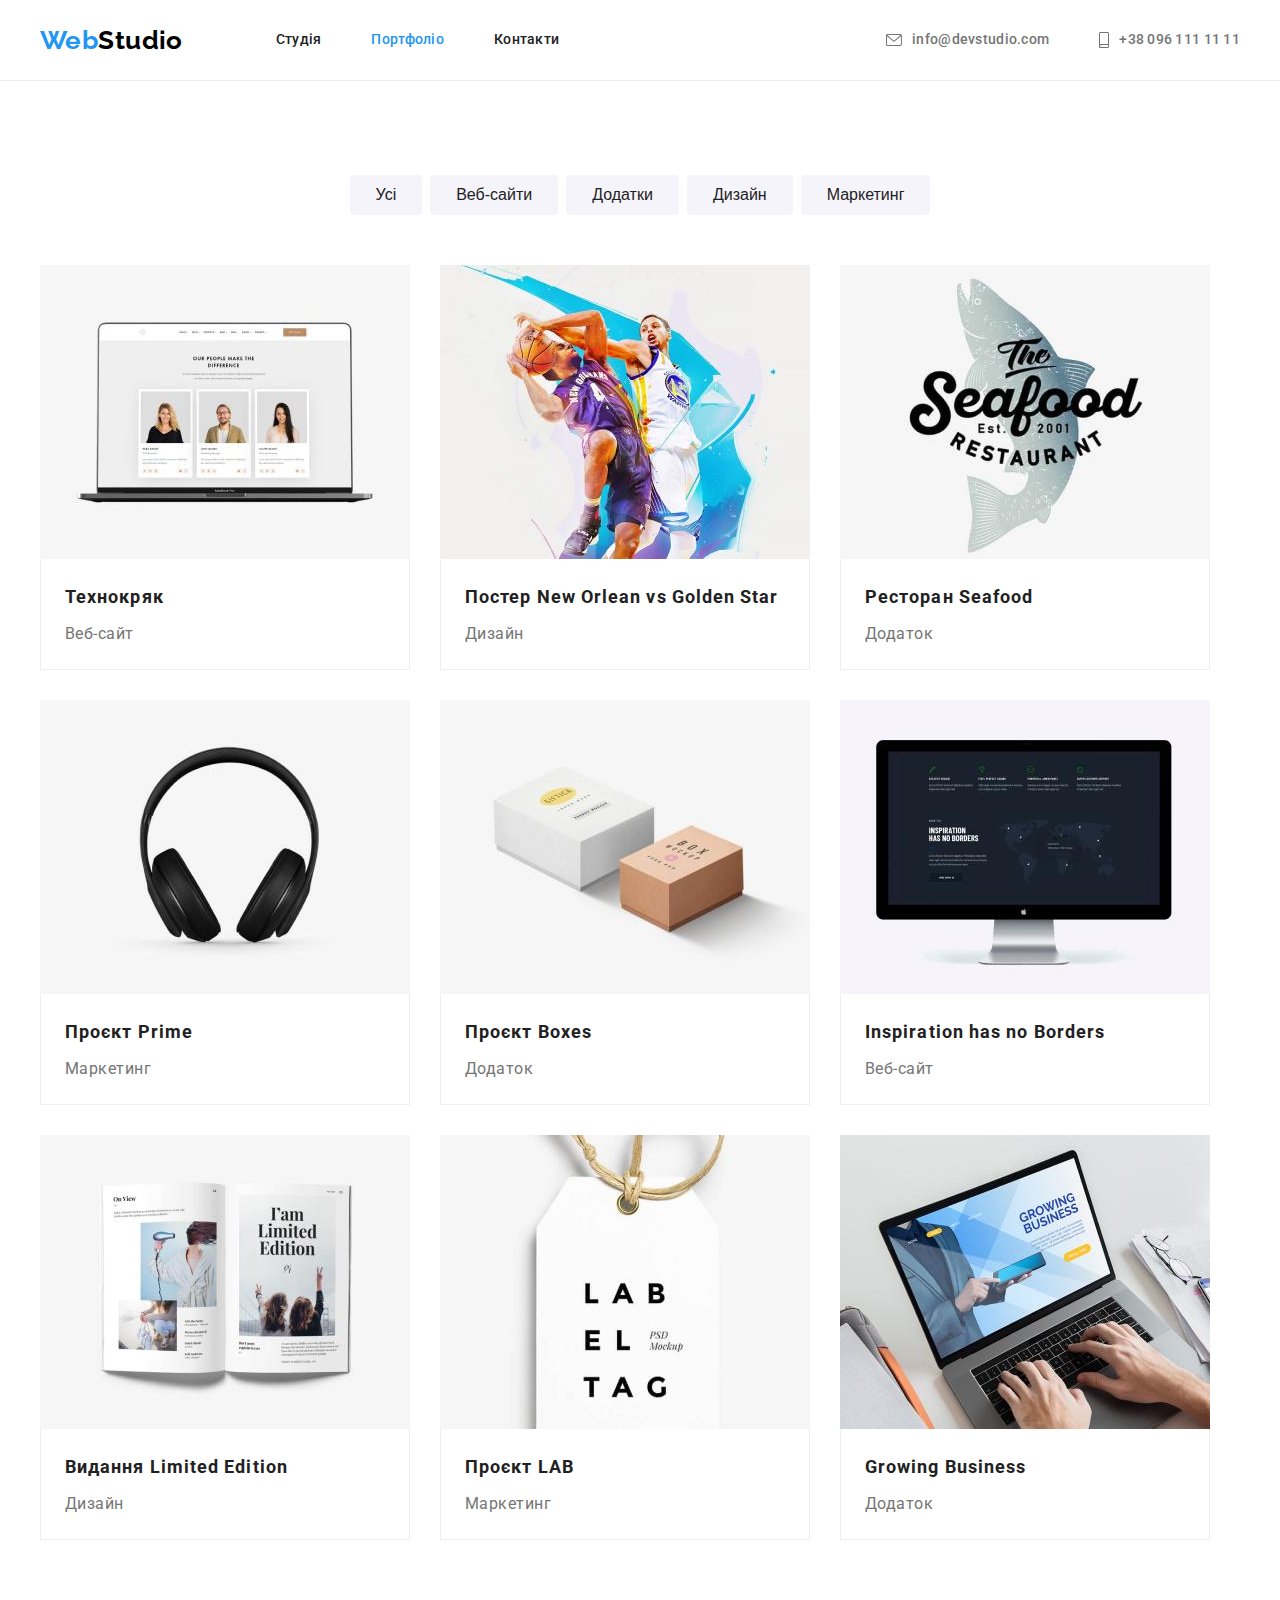
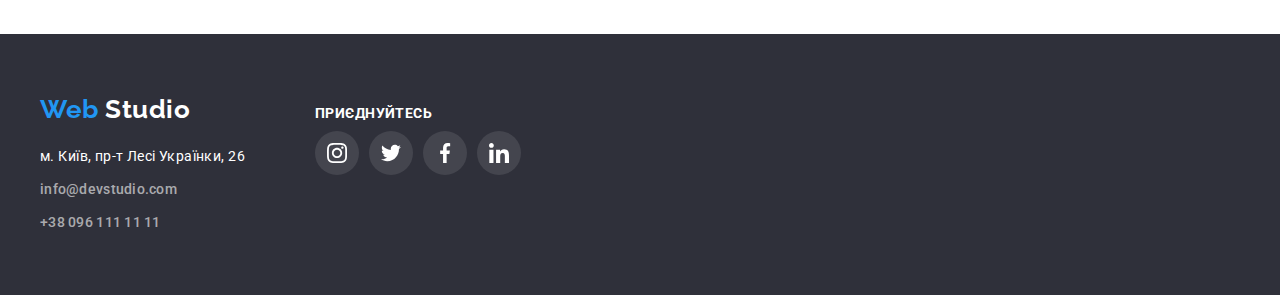
==== portfolio.html @ f5d02f14 "Додає модальне вікно, ефекти при ховері/фокусі, оверлеї" ====
<!DOCTYPE html>
<html lang="uk">
  <head>
    <meta charset="UTF-8" />
    <meta http-equiv="X-UA-Compatible" content="IE=edge" />
    <meta name="viewport" content="width=device-width, initial-scale=1.0" />
    <title>Document</title>
    <link
      href="https://fonts.googleapis.com/css2?family=Raleway:wght@700&family=Roboto:wght@400;500;700;900&display=swap"
      rel="stylesheet"
    />
    <link
      rel="stylesheet"
      href="https://cdnjs.cloudflare.com/ajax/libs/modern-normalize/1.1.0/modern-normalize.min.css"
      integrity="sha512-wpPYUAdjBVSE4KJnH1VR1HeZfpl1ub8YT/NKx4PuQ5NmX2tKuGu6U/JRp5y+Y8XG2tV+wKQpNHVUX03MfMFn9Q=="
      crossorigin="anonymous"
      referrerpolicy="no-referrer"
    />
    <link rel="stylesheet" href="./css/styles.css" />
  </head>
  <body>
    <!-- Шапка -->
    <header class="page-header">
      <div class="container nav-box">
        <nav class="nav-box">
          <a href="./" class="logo"><span>Web</span>Studio</a>
          <ul class="list site-nav">
            <li class="item">
              <a href="./index.html" class="link header-link">Студія</a>
            </li>
            <li class="item">
              <a href="./portfolio.html" class="link header-link current">Портфоліо</a>
            </li>
            <li class="item"><a href="" class="link header-link">Контакти</a></li>
          </ul>
        </nav>

        <ul class="list contacts nav-box">
          <li class="item">
            <a href="mailto:info@devstudio.com" class="header-contacts-link link">
              <svg class="contacts-logo" width="16" height="12">
                <use href="./images/icons.svg#email-icon"></use>
              </svg>
              <p class="contacts-text">info@devstudio.com</p></a
            >
          </li>
          <li class="item">
            <a href="tel:+380961111111" class="header-contacts-link link">
              <svg class="contacts-logo" width="10" height="16">
                <use href="./images/icons.svg#phone-icon"></use>
              </svg>
              <p class="contacts-text">+38 096 111 11 11</p></a
            >
          </li>
        </ul>
      </div>
    </header>
    <main>
      <!-- Portfolio section -->

      <section class="section">
        <div class="container">
          <h1 class="title visually-hidden">Наші роботи</h1>
          <ul class="list filter-box">
            <li class="filter-list-item">
              <button type="button" class="button filter-btn">Усі</button>
            </li>
            <li class="filter-list-item">
              <button type="button" class="button filter-btn">Веб-сайти</button>
            </li>
            <li class="filter-list-item">
              <button type="button" class="button filter-btn">Додатки</button>
            </li>
            <li class="filter-list-item">
              <button type="button" class="button filter-btn">Дизайн</button>
            </li>
            <li class="filter-list-item">
              <button type="button" class="button filter-btn">Маркетинг</button>
            </li>
          </ul>

          <ul class="projects-list list">
            <li>
              <div class="projects-box">
                <a href="" class="projects-link link"
                  ><img
                    class="projects-img"
                    src="./images/portfolio-1.jpg"
                    alt="Ноутбук із зображенням сайту"
                    width="370"
                    height="294"
                  />
                  <div class="projects-subtitle">
                    <h2 class="subtitle">Технокряк</h2>
                    <p class="category">Веб-сайт</p>
                  </div>
                </a>
              </div>
            </li>
            <li>
              <div class="projects-box">
                <a href="" class="projects-link link"
                  ><img
                    class="projects-img"
                    src="./images/portfolio-2.jpg"
                    alt="Двоє баскетболістів сперечаються за м`яч"
                    width="370"
                    height="294"
                  />
                  <div class="projects-subtitle">
                    <h2 class="subtitle">Постер New Orlean vs Golden Star</h2>
                    <p class="category">Дизайн</p>
                  </div>
                </a>
              </div>
            </li>
            <li>
              <div class="projects-box">
                <a href="" class="projects-link link"
                  ><img
                    class="projects-img"
                    src="./images/portfolio-3.jpg"
                    alt="Емблема ресторану Seefod"
                    width="370"
                    height="294"
                  />
                  <div class="projects-subtitle">
                    <h2 class="subtitle">Ресторан Seafood</h2>
                    <p class="category">Додаток</p>
                  </div>
                </a>
              </div>
            </li>
            <li>
              <div class="projects-box">
                <a href="" class="projects-link link"
                  ><img
                    class="projects-img"
                    src="./images/portfolio-4.jpg"
                    alt="Навушники"
                    width="370"
                    height="294"
                  />
                  <div class="projects-subtitle">
                    <h2 class="subtitle">Проєкт Prime</h2>
                    <p class="category">Маркетинг</p>
                  </div>
                </a>
              </div>
            </li>
            <li>
              <div class="projects-box">
                <a href="" class="projects-link link"
                  ><img
                    class="projects-img"
                    src="./images/portfolio-5.jpg"
                    alt="Дві коробки"
                    width="370"
                    height="294"
                  />
                  <div class="projects-subtitle">
                    <h2 class="subtitle">Проєкт Boxes</h2>
                    <p class="category">Додаток</p>
                  </div>
                </a>
              </div>
            </li>
            <li>
              <div class="projects-box">
                <a href="" class="projects-link link"
                  ><img
                    class="projects-img"
                    src="./images/portfolio-6.jpg"
                    alt="Монітор із зображенням сайту"
                    width="370"
                    height="294"
                  />
                  <div class="projects-subtitle">
                    <h2 class="subtitle">Inspiration has no Borders</h2>
                    <p class="category">Веб-сайт</p>
                  </div>
                </a>
              </div>
            </li>
            <li>
              <div class="projects-box">
                <a href="" class="projects-link link"
                  ><img
                    class="projects-img"
                    src="./images/portfolio-7.jpg"
                    alt="Розгорнутий журнал"
                    width="370"
                    height="294"
                  />
                  <div class="projects-subtitle">
                    <h2 class="subtitle">Видання Limited Edition</h2>
                    <p class="category">Дизайн</p>
                  </div>
                </a>
              </div>
            </li>
            <li>
              <div class="projects-box">
                <a href="" class="projects-link link"
                  ><img
                    class="projects-img"
                    src="./images/portfolio-8.jpg"
                    alt="Етикетка з написом Label Tag"
                    width="370"
                    height="294"
                  />
                  <div class="projects-subtitle">
                    <h2 class="subtitle">Проєкт LAB</h2>
                    <p class="category">Маркетинг</p>
                  </div>
                </a>
              </div>
            </li>
            <li>
              <div class="projects-box">
                <a href="" class="projects-link link"
                  ><img
                    class="projects-img"
                    src="./images/portfolio-9.jpg"
                    alt="Людина працює з додатком"
                    width="370"
                    height="294"
                  />
                  <div class="projects-subtitle">
                    <h2 class="subtitle">Growing Business</h2>
                    <p class="category">Додаток</p>
                  </div>
                </a>
              </div>
            </li>
          </ul>
        </div>
      </section>
    </main>

    <!-- Футер -->
    <footer class="footer">
      <div class="container footer-container">
        <div>
          <a href="/" class="logo link"><span>Web</span> Studio </a>
          <address>
            <p class="address-text">м. Київ, пр-т Лесі Українки, 26</p>
            <ul class="adress-list list">
              <li class="adress-list-item">
                <a class="address-link link" href="mailto:info@devstudio.com">info@devstudio.com</a>
              </li>
              <li class="adress-list-item">
                <a class="address-link link" href="tel:+380961111111">+38 096 111 11 11</a>
              </li>
            </ul>
          </address>
        </div>
        <div>
          <h3 class="subtitle footer-subtitle">приєднуйтесь</h3>
          <ul class="socials-icons-list">
            <li>
              <a
                class="socials-link footer-socials-link"
                href=""
                target="_blank"
                rel="noopener norefferer"
                ><svg class="footer-socials-icon" width="20" height="20">
                  <use href="./images/icons.svg#instagram-icon"></use></svg
              ></a>
            </li>
            <li>
              <a
                class="socials-link footer-socials-link"
                href=""
                target="_blank"
                rel="noopener norefferer"
                ><svg class="footer-socials-icon" width="20" height="20">
                  <use href="./images/icons.svg#twitter-icon"></use></svg
              ></a>
            </li>
            <li>
              <a
                class="socials-link footer-socials-link"
                href=""
                target="_blank"
                rel="noopener norefferer"
                ><svg class="footer-socials-icon" width="20" height="20">
                  <use href="./images/icons.svg#facebook-icon"></use></svg
              ></a>
            </li>
            <li>
              <a
                class="socials-link footer-socials-link"
                href=""
                target="_blank"
                rel="noopener norefferer"
                ><svg class="footer-socials-icon" width="20" height="20">
                  <use href="./images/icons.svg#linkedin-icon"></use></svg
              ></a>
            </li>
          </ul>
        </div>
      </div>
    </footer>
  </body>
</html>
---- css/styles.css ----
:root {
  --primary-text-color: #757575;
  --secondary-text-color: #212121;
  --socials-link-color: #afb1b8;
  --light-txt-bg-color: #ffffff;
  --secondary-bg-color: #f5f4fa;
  --bg-color-header: #c4c4c4;
  --bg-color-footer: #2f303a;
  --accent-color: #2196f3;
  --accent-color-herobtn: #188ce8;
  --logo-header: #000000;
  --header-border: #ececec;
  --header-contacts-color: #757575;
  --footer-contacts-color: rgba(255, 255, 255, 0.6);
}

/* Reset */

h1,
h2,
h3,
h4,
h5,
h6,
p {
  margin-top: 0;
  margin-bottom: 0;
}

ul {
  margin: 0;
  padding: 0;

  list-style: none;
}

/* Global styles */

body {
  margin: 0;

  color: var(--primary-text-color);
  background-color: var(--light-txt-bg-color);
  font-family: Roboto, sans-serif;
  font-size: 14px;
  line-height: 1.71;
  letter-spacing: 0.03em;
}

.container {
  margin-left: auto;
  margin-right: auto;
  width: 1200px;
  padding-right: 15px;
  padding-left: 15px;
}

.link {
  display: inline-block;
  color: var(--secondary-text-color);
  font-weight: 500;
  font-size: 14px;
  line-height: 1.14;
  letter-spacing: 0.02em;
  text-decoration: none;
}

.link:hover,
.link:focus,
.link.current {
  color: var(--accent-color);
}

.button {
  display: inline-block;
  border: 1px solid transparent;
  border-radius: 4px;

  color: var(--secondary-text-color);
  background-color: var(--secondary-bg-color);
  font-weight: 500;
  font-size: 16px;
  line-height: 1.62;
  cursor: pointer;
}

.button:hover,
.button:focus {
  color: var(--light-txt-bg-color);
  background-color: var(--accent-color);
}

.title {
  margin-top: 0;
  margin-bottom: 50px;

  color: var(--secondary-text-color);
  font-size: 36px;
  line-height: 1.17;
  text-align: center;
}

.subtitle {
  margin-top: 0;
  margin-bottom: 10px;

  color: var(--secondary-text-color);
}

.section {
  padding-top: 94px;
  padding-bottom: 94px;
  max-width: 100%;
}

.visually-hidden {
  position: absolute;
  width: 1px;
  height: 1px;
  margin: -1px;
  border: 0;
  padding: 0;

  white-space: nowrap;
  clip-path: inset(100%);
  clip: rect(0 0 0 0);
  overflow: hidden;
}

.picture {
  display: block;
}

/* Шапка */

.page-header {
  height: 80px;
  border-bottom: 1px solid #ececec;
}

.nav-box {
  display: flex;
  align-items: center;
}

.site-nav {
  display: flex;
  margin-left: 93px;
}

.site-nav .link {
  display: block;
}

.site-nav .item:not(:last-child) {
  margin-right: 50px;
}

.logo {
  color: var(--logo-header);
  font-family: 'Raleway', sans-serif;
  font-weight: 700;
  font-size: 26px;
  line-height: 1.19;
  text-decoration: none;
}

.logo > span {
  color: var(--accent-color);
}

.header-link {
  padding-top: 32px;
  padding-bottom: 32px;
}

.contacts {
  display: flex;
  margin-left: auto;
}

.contacts .item:not(:last-child) {
  margin-right: 50px;
}

.header-contacts-link {
  display: flex;
  gap: 10px;
  padding-top: 32px;
  padding-bottom: 32px;
  align-items: center;

  color: var(--header-contacts-color);
}

.header-contacts-link:hover,
.header-contacts-link:focus {
  color: var(--accent-color);
}

.contacts-logo {
  fill: currentColor;
}

/* Герой */
.hero {
  max-width: 1600px;
  margin-right: auto;
  margin-left: auto;
  padding-top: 200px;
  padding-bottom: 200px;
  background-color: var(--bg-color-header);
  background-image: linear-gradient(180deg, rgba(47, 48, 58, 0.4) 0%, rgba(47, 48, 58, 0.4) 100%),
    url(../images/hero-bg-img.jpg);
  background-repeat: repeat, no-repeat;
  background-position: center;
  text-align: center;
}

.hero-box {
  width: 696px;
  margin-right: auto;
  margin-left: auto;
}
.hero .title {
  margin-bottom: 30px;

  color: var(--light-txt-bg-color);
  font-weight: 900;
  font-size: 44px;
  line-height: 1.36;
  text-align: center;
  letter-spacing: 0.06em;
  text-transform: uppercase;
}

.hero .button {
  padding: 10px 32px;
  min-width: 216px;
  height: 50px;
  box-shadow: 0px 4px 4px rgba(0, 0, 0, 0.15);

  color: var(--light-txt-bg-color);
  background-color: var(--accent-color);
  font-weight: 700;
  line-height: 1.88;
  letter-spacing: 0.06em;
}

.hero .button:hover,
.hero .button:focus {
  background-color: var(--accent-color-herobtn);
}

/* Наші переваги */
.preference-list {
  display: flex;
  gap: 30px;
}

.preferences-icon-box {
  display: flex;
  align-items: center;
  justify-content: center;
  width: 270px;
  height: 120px;
  border-radius: 4px;
  margin-bottom: 30px;

  background-color: var(--secondary-bg-color);
}

.preference .subtitle {
  font-size: 14px;
  line-height: 1.14;
  text-transform: uppercase;
}

/* Чим ми займаємося */
.work-section {
  padding-top: 0;
}

.work-list {
  display: flex;
  justify-content: space-between;
}

/* Наша команда */
.section.team {
  background-color: var(--secondary-bg-color);
}

.team-list {
  display: flex;
  justify-content: space-between;
}

.team-box {
  min-width: 270px;
  padding-bottom: 30px;
  box-shadow: 0px 1px 3px rgba(0, 0, 0, 0.12), 0px 1px 1px rgba(0, 0, 0, 0.14),
    0px 2px 1px rgba(0, 0, 0, 0.2);
  border-radius: 0px 0px 4px 4px;

  background-color: var(--light-txt-bg-color);
  text-align: center;
}

.team-box .picture {
  margin-bottom: 30px;
}

.team-box .subtitle {
  margin-bottom: 10px;

  font-weight: 500;
  font-size: 16px;
  line-height: 1.18;
}

.team .position {
  font-size: 16px;
  line-height: 1.18;
  margin-bottom: 16px;
}

.socials-icons-list {
  display: flex;
  gap: 10px;
  justify-content: center;
}

.socials-link {
  display: flex;
  align-items: center;
  justify-content: center;
  width: 44px;
  height: 44px;
  border-radius: 50%;

  color: var(--socials-link-color);
}

.team-socials-icon {
  fill: currentColor;
}

.socials-link:hover,
.socials-link:focus {
  color: var(--secondary-bg-color);
  background-color: var(--accent-color);
}

/* Постійні клієнти */

.clients-list {
  display: flex;
  gap: 30px;
}

.client-link {
  display: flex;
  align-items: center;
  justify-content: center;
  width: 170px;
  height: 92px;
  border: 1px solid var(--socials-link-color);
  border-radius: 4px;

  color: var(--socials-link-color);
}

.client-logo {
  fill: currentColor;
}

.client-link:hover,
.client-link:focus {
  color: var(--accent-color);
  border-color: var(--accent-color);
}

/* Портфоліо */
.filter-list-box .button {
  padding: 6px 22px;
  min-width: 73px;
}

.filter-box {
  display: flex;
  justify-content: center;
  margin-bottom: 50px;
}

.filter-list-item:not(:last-child) {
  margin-right: 8px;
}

.filter-btn {
  display: block;
  padding: 6px 22px;
}

.filter-btn:hover,
.filter-btn:focus {
  box-shadow: 0px 3px 1px rgba(0, 0, 0, 0.1), 0px 1px 2px rgba(0, 0, 0, 0.08),
    0px 2px 2px rgba(0, 0, 0, 0.12);
}

.projects-list {
  display: flex;
  flex-wrap: wrap;
  column-gap: 30px;
  row-gap: 30px;
}

.filter-btn:first-child {
  padding: 6px 25px;
}

.projects-link {
  display: inline-block;
}

.projects-link:hover,
.projects-link:focus {
  box-shadow: 0px 1px 1px rgba(0, 0, 0, 0.12), 0px 4px 4px rgba(0, 0, 0, 0.06),
    1px 4px 6px rgba(0, 0, 0, 0.16);
}

.projects-box {
  max-width: 370px;
  min-height: 404px;
}

.projects-img {
  display: block;
  max-height: 100%;
}

.projects-subtitle {
  padding: 20px 24px;
  border-right: 1px solid #eeeeee;
  border-bottom: 1px solid #eeeeee;
  border-left: 1px solid #eeeeee;
}

.projects-list .subtitle {
  font-size: 18px;
  line-height: 2;
  letter-spacing: 0.06em;
  margin-bottom: 4px;
}

.projects-list .category {
  color: var(--primary-text-color);

  font-weight: 400;
  font-size: 16px;
  line-height: 1.88;
  letter-spacing: 0.03em;
}

/* Футер */
.footer {
  padding-top: 60px;
  padding-bottom: 60px;

  background-color: var(--bg-color-footer);
}

.footer-container {
  display: flex;
  gap: 70px;
  align-items: baseline;
}

.footer .logo {
  margin-bottom: 20px;
  color: var(--light-txt-bg-color);
}

.address-text {
  margin-bottom: 9px;

  color: var(--light-txt-bg-color);
  font-style: normal;
}

.address-link {
  color: var(--footer-contacts-color);
  font-style: normal;
  text-decoration: none;
}

.address-link:hover,
.address-link:focus {
  color: var(--accent-color);
}

.adress-list-item:first-child {
  margin-bottom: 9px;
}

.footer-subtitle {
  color: var(--light-txt-bg-color);

  font-size: 14px;
  line-height: 16px;
  text-transform: uppercase;
}

.footer-socials-link {
  color: var(--light-txt-bg-color);
  background-color: rgba(255, 255, 255, 0.1);
}

.footer-socials-icon {
  fill: currentColor;
}

.socials-link:hover,
.socials-link:focus {
  background-color: var(--accent-color);
}
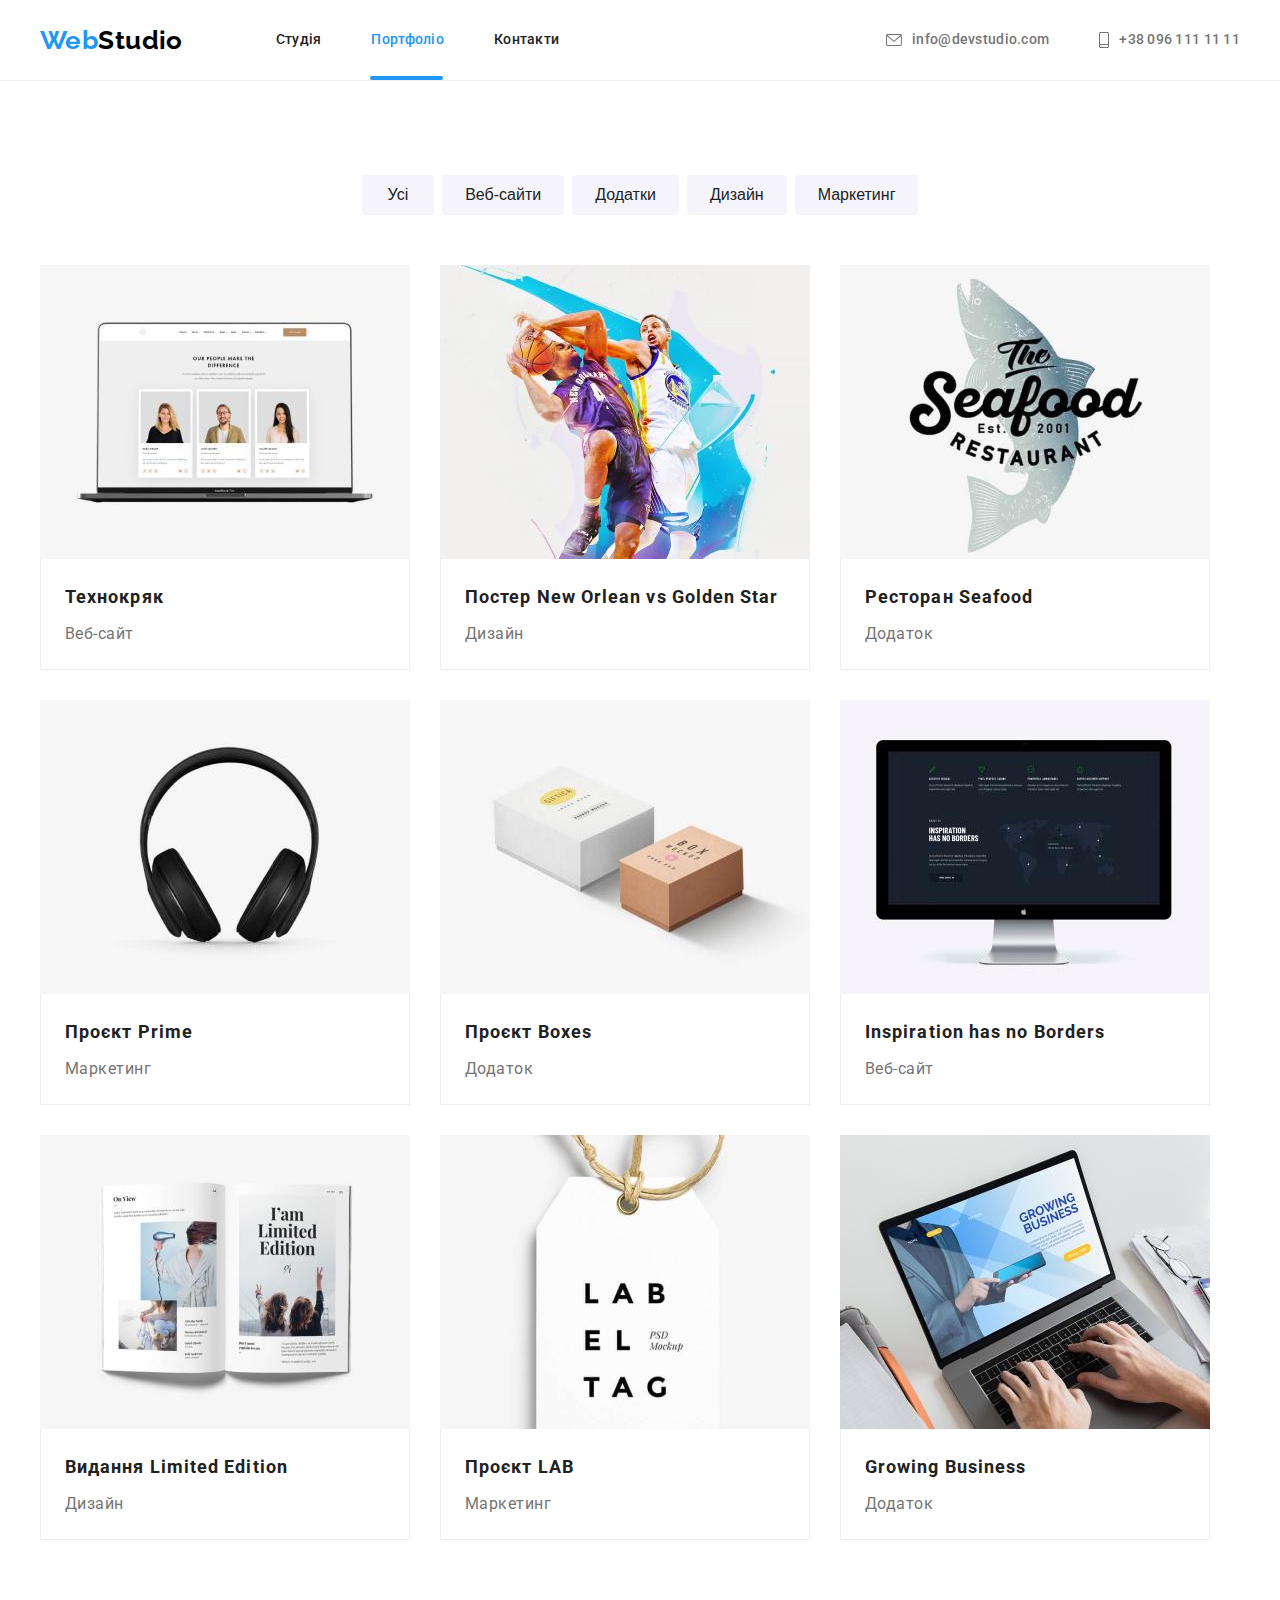
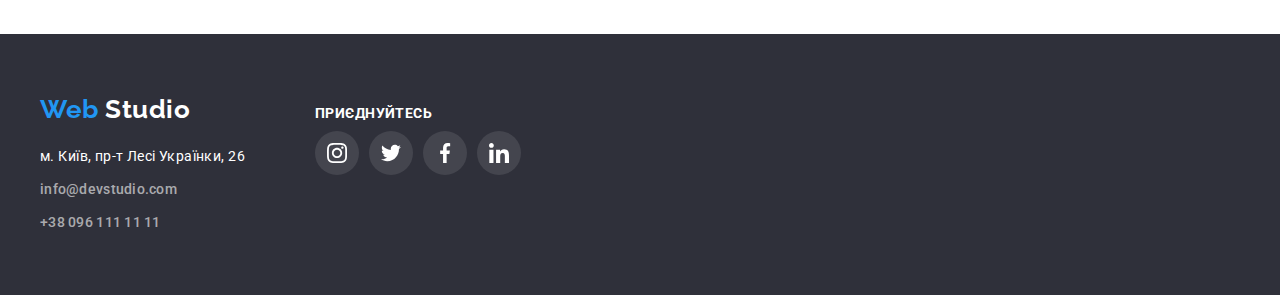
==== commit ee5f567c: "Додає модалку, оверлеї, ефекти, позиціонування." ====
--- a/portfolio.html
+++ b/portfolio.html
@@ -80,158 +80,204 @@
           </ul>
 
           <ul class="projects-list list">
-            <li>
-              <div class="projects-box">
-                <a href="" class="projects-link link"
-                  ><img
+            <li class="projects-list-item">
+              <a href="" class="projects-link link">
+                <div class="projects-img-box">
+                  <img
                     class="projects-img"
                     src="./images/portfolio-1.jpg"
                     alt="Ноутбук із зображенням сайту"
                     width="370"
                     height="294"
                   />
-                  <div class="projects-subtitle">
-                    <h2 class="subtitle">Технокряк</h2>
-                    <p class="category">Веб-сайт</p>
-                  </div>
-                </a>
-              </div>
-            </li>
-            <li>
-              <div class="projects-box">
-                <a href="" class="projects-link link"
-                  ><img
+                  <p class="projects-overlay-text">
+                    Ресурс пропонує комплексні пропозиції з різним рівнем функціоналу та сервісів.
+                    Все це дозволить відвідувачу отримати вичерпні відомості про компанію чи
+                    приватну особу.
+                  </p>
+                </div>
+                <div class="projects-subtitle">
+                  <h2 class="subtitle">Технокряк</h2>
+                  <p class="category">Веб-сайт</p>
+                </div>
+              </a>
+            </li>
+            <li>
+              <a href="" class="projects-link link">
+                <div class="projects-img-box">
+                  <img
                     class="projects-img"
                     src="./images/portfolio-2.jpg"
                     alt="Двоє баскетболістів сперечаються за м`яч"
                     width="370"
                     height="294"
                   />
-                  <div class="projects-subtitle">
-                    <h2 class="subtitle">Постер New Orlean vs Golden Star</h2>
-                    <p class="category">Дизайн</p>
-                  </div>
-                </a>
-              </div>
-            </li>
-            <li>
-              <div class="projects-box">
-                <a href="" class="projects-link link"
-                  ><img
+                  <p class="projects-overlay-text">
+                    Ресурс пропонує комплексні пропозиції з різним рівнем функціоналу та сервісів.
+                    Все це дозволить відвідувачу отримати вичерпні відомості про компанію чи
+                    приватну особу.
+                  </p>
+                </div>
+                <div class="projects-subtitle">
+                  <h2 class="subtitle">Постер New Orlean vs Golden Star</h2>
+                  <p class="category">Дизайн</p>
+                </div>
+              </a>
+            </li>
+            <li>
+              <a href="" class="projects-link link">
+                <div class="projects-img-box">
+                  <img
                     class="projects-img"
                     src="./images/portfolio-3.jpg"
                     alt="Емблема ресторану Seefod"
                     width="370"
                     height="294"
                   />
-                  <div class="projects-subtitle">
-                    <h2 class="subtitle">Ресторан Seafood</h2>
-                    <p class="category">Додаток</p>
-                  </div>
-                </a>
-              </div>
-            </li>
-            <li>
-              <div class="projects-box">
-                <a href="" class="projects-link link"
-                  ><img
+                  <p class="projects-overlay-text">
+                    Ресурс пропонує комплексні пропозиції з різним рівнем функціоналу та сервісів.
+                    Все це дозволить відвідувачу отримати вичерпні відомості про компанію чи
+                    приватну особу.
+                  </p>
+                </div>
+                <div class="projects-subtitle">
+                  <h2 class="subtitle">Ресторан Seafood</h2>
+                  <p class="category">Додаток</p>
+                </div>
+              </a>
+            </li>
+            <li>
+              <a href="" class="projects-link link">
+                <div class="projects-img-box">
+                  <img
                     class="projects-img"
                     src="./images/portfolio-4.jpg"
                     alt="Навушники"
                     width="370"
                     height="294"
                   />
-                  <div class="projects-subtitle">
-                    <h2 class="subtitle">Проєкт Prime</h2>
-                    <p class="category">Маркетинг</p>
-                  </div>
-                </a>
-              </div>
-            </li>
-            <li>
-              <div class="projects-box">
-                <a href="" class="projects-link link"
-                  ><img
+                  <p class="projects-overlay-text">
+                    Ресурс пропонує комплексні пропозиції з різним рівнем функціоналу та сервісів.
+                    Все це дозволить відвідувачу отримати вичерпні відомості про компанію чи
+                    приватну особу.
+                  </p>
+                </div>
+                <div class="projects-subtitle">
+                  <h2 class="subtitle">Проєкт Prime</h2>
+                  <p class="category">Маркетинг</p>
+                </div>
+              </a>
+            </li>
+            <li>
+              <a href="" class="projects-link link">
+                <div class="projects-img-box">
+                  <img
                     class="projects-img"
                     src="./images/portfolio-5.jpg"
                     alt="Дві коробки"
                     width="370"
                     height="294"
                   />
-                  <div class="projects-subtitle">
-                    <h2 class="subtitle">Проєкт Boxes</h2>
-                    <p class="category">Додаток</p>
-                  </div>
-                </a>
-              </div>
-            </li>
-            <li>
-              <div class="projects-box">
-                <a href="" class="projects-link link"
-                  ><img
+                  <p class="projects-overlay-text">
+                    Ресурс пропонує комплексні пропозиції з різним рівнем функціоналу та сервісів.
+                    Все це дозволить відвідувачу отримати вичерпні відомості про компанію чи
+                    приватну особу.
+                  </p>
+                </div>
+                <div class="projects-subtitle">
+                  <h2 class="subtitle">Проєкт Boxes</h2>
+                  <p class="category">Додаток</p>
+                </div>
+              </a>
+            </li>
+            <li>
+              <a href="" class="projects-link link">
+                <div class="projects-img-box">
+                  <img
                     class="projects-img"
                     src="./images/portfolio-6.jpg"
                     alt="Монітор із зображенням сайту"
                     width="370"
                     height="294"
                   />
-                  <div class="projects-subtitle">
-                    <h2 class="subtitle">Inspiration has no Borders</h2>
-                    <p class="category">Веб-сайт</p>
-                  </div>
-                </a>
-              </div>
-            </li>
-            <li>
-              <div class="projects-box">
-                <a href="" class="projects-link link"
-                  ><img
+                  <p class="projects-overlay-text">
+                    Ресурс пропонує комплексні пропозиції з різним рівнем функціоналу та сервісів.
+                    Все це дозволить відвідувачу отримати вичерпні відомості про компанію чи
+                    приватну особу.
+                  </p>
+                </div>
+
+                <div class="projects-subtitle">
+                  <h2 class="subtitle">Inspiration has no Borders</h2>
+                  <p class="category">Веб-сайт</p>
+                </div>
+              </a>
+            </li>
+            <li>
+              <a href="" class="projects-link link">
+                <div class="projects-img-box">
+                  <img
                     class="projects-img"
                     src="./images/portfolio-7.jpg"
                     alt="Розгорнутий журнал"
                     width="370"
                     height="294"
                   />
-                  <div class="projects-subtitle">
-                    <h2 class="subtitle">Видання Limited Edition</h2>
-                    <p class="category">Дизайн</p>
-                  </div>
-                </a>
-              </div>
-            </li>
-            <li>
-              <div class="projects-box">
-                <a href="" class="projects-link link"
-                  ><img
+                  <p class="projects-overlay-text">
+                    Ресурс пропонує комплексні пропозиції з різним рівнем функціоналу та сервісів.
+                    Все це дозволить відвідувачу отримати вичерпні відомості про компанію чи
+                    приватну особу.
+                  </p>
+                </div>
+                <div class="projects-subtitle">
+                  <h2 class="subtitle">Видання Limited Edition</h2>
+                  <p class="category">Дизайн</p>
+                </div>
+              </a>
+            </li>
+            <li>
+              <a href="" class="projects-link link">
+                <div class="projects-img-box">
+                  <img
                     class="projects-img"
                     src="./images/portfolio-8.jpg"
                     alt="Етикетка з написом Label Tag"
                     width="370"
                     height="294"
                   />
-                  <div class="projects-subtitle">
-                    <h2 class="subtitle">Проєкт LAB</h2>
-                    <p class="category">Маркетинг</p>
-                  </div>
-                </a>
-              </div>
-            </li>
-            <li>
-              <div class="projects-box">
-                <a href="" class="projects-link link"
-                  ><img
+                  <p class="projects-overlay-text">
+                    Ресурс пропонує комплексні пропозиції з різним рівнем функціоналу та сервісів.
+                    Все це дозволить відвідувачу отримати вичерпні відомості про компанію чи
+                    приватну особу.
+                  </p>
+                </div>
+                <div class="projects-subtitle">
+                  <h2 class="subtitle">Проєкт LAB</h2>
+                  <p class="category">Маркетинг</p>
+                </div>
+              </a>
+            </li>
+            <li>
+              <a href="" class="projects-link link">
+                <div class="projects-img-box">
+                  <img
                     class="projects-img"
                     src="./images/portfolio-9.jpg"
                     alt="Людина працює з додатком"
                     width="370"
                     height="294"
                   />
-                  <div class="projects-subtitle">
-                    <h2 class="subtitle">Growing Business</h2>
-                    <p class="category">Додаток</p>
-                  </div>
-                </a>
-              </div>
+                  <p class="projects-overlay-text">
+                    Ресурс пропонує комплексні пропозиції з різним рівнем функціоналу та сервісів.
+                    Все це дозволить відвідувачу отримати вичерпні відомості про компанію чи
+                    приватну особу.
+                  </p>
+                </div>
+                <div class="projects-subtitle">
+                  <h2 class="subtitle">Growing Business</h2>
+                  <p class="category">Додаток</p>
+                </div>
+              </a>
             </li>
           </ul>
         </div>
--- a/css/styles.css
+++ b/css/styles.css
@@ -12,6 +12,8 @@
   --header-border: #ececec;
   --header-contacts-color: #757575;
   --footer-contacts-color: rgba(255, 255, 255, 0.6);
+
+  --transition-options: 250ms cubic-bezier(0.4, 0, 0.2, 1);
 }
 
 /* Reset */
@@ -172,6 +174,20 @@
 .header-link {
   padding-top: 32px;
   padding-bottom: 32px;
+
+  position: relative;
+  transition: color var(--transition-options);
+}
+
+.header-link.current::after {
+  position: absolute;
+  content: '';
+  width: 100%;
+  height: 4px;
+  bottom: 0;
+  left: -1.5px;
+  border-radius: 2px;
+  background-color: var(--accent-color);
 }
 
 .contacts {
@@ -191,6 +207,8 @@
   align-items: center;
 
   color: var(--header-contacts-color);
+
+  transition: color var(--transition-options);
 }
 
 .header-contacts-link:hover,
@@ -245,6 +263,8 @@
   font-weight: 700;
   line-height: 1.88;
   letter-spacing: 0.06em;
+
+  transition: background-color var(--transition-options);
 }
 
 .hero .button:hover,
@@ -286,6 +306,31 @@
   justify-content: space-between;
 }
 
+.work-list-item {
+  position: relative;
+}
+
+.work-overlay {
+  display: flex;
+  align-items: center;
+  justify-content: center;
+
+  background: rgba(47, 48, 58, 0.8);
+
+  position: absolute;
+  width: 100%;
+  height: 70px;
+  bottom: 0;
+  left: 0;
+}
+
+.overlay-text {
+  font-size: 14px;
+  line-height: 1.14;
+  text-transform: uppercase;
+  color: var(--light-txt-bg-color);
+}
+
 /* Наша команда */
 .section.team {
   background-color: var(--secondary-bg-color);
@@ -340,6 +385,9 @@
   border-radius: 50%;
 
   color: var(--socials-link-color);
+
+  transition: color var(--transition-options), background-color var(--transition-options),
+    fill var(--transition-options);
 }
 
 .team-socials-icon {
@@ -369,6 +417,8 @@
   border-radius: 4px;
 
   color: var(--socials-link-color);
+
+  transition: color var(--transition-options), border-color var(--transition-options);
 }
 
 .client-logo {
@@ -397,9 +447,12 @@
   margin-right: 8px;
 }
 
-.filter-btn {
+.filter-btn.button {
   display: block;
   padding: 6px 22px;
+
+  transition: color var(--transition-options), background-color var(--transition-options),
+    box-shadow var(--transition-options);
 }
 
 .filter-btn:hover,
@@ -415,12 +468,14 @@
   row-gap: 30px;
 }
 
-.filter-btn:first-child {
+.filter-list-item:first-child .filter-btn {
   padding: 6px 25px;
 }
 
 .projects-link {
   display: inline-block;
+
+  transition: transform var(--transition-options), box-shadow var(--transition-options);
 }
 
 .projects-link:hover,
@@ -429,14 +484,20 @@
     1px 4px 6px rgba(0, 0, 0, 0.16);
 }
 
-.projects-box {
+.projects-img-box {
+  position: relative;
+  overflow: hidden;
+}
+
+.projects-list-item {
   max-width: 370px;
   min-height: 404px;
 }
 
 .projects-img {
   display: block;
-  max-height: 100%;
+  max-width: 100%;
+  height: auto;
 }
 
 .projects-subtitle {
@@ -444,6 +505,9 @@
   border-right: 1px solid #eeeeee;
   border-bottom: 1px solid #eeeeee;
   border-left: 1px solid #eeeeee;
+
+  position: relative;
+  z-index: 10;
 }
 
 .projects-list .subtitle {
@@ -462,6 +526,27 @@
   letter-spacing: 0.03em;
 }
 
+.projects-overlay-text {
+  color: var(--light-txt-bg-color);
+  background-color: rgba(33, 150, 243, 0.9);
+  font-weight: 400;
+  font-size: 18px;
+  line-height: 1.56;
+  width: 100%;
+  height: 100%;
+  padding: 63px 24px;
+
+  position: absolute;
+  top: 0;
+  transform: translateY(101%);
+  z-index: 3;
+  transition: transform var(--transition-options);
+}
+
+.projects-link:hover .projects-overlay-text {
+  transform: translateY(0);
+}
+
 /* Футер */
 .footer {
   padding-top: 60px;
@@ -492,6 +577,8 @@
   color: var(--footer-contacts-color);
   font-style: normal;
   text-decoration: none;
+
+  transition: color var(--transition-options);
 }
 
 .address-link:hover,
@@ -524,3 +611,53 @@
 .socials-link:focus {
   background-color: var(--accent-color);
 }
+
+/* Modal */
+
+.backdrop {
+  position: fixed;
+  top: 0;
+  width: 100%;
+  height: 100%;
+  background-color: rgba(47, 48, 58, 0.4);
+  backdrop-filter: blur(2px);
+  transition: opacity var(--transition-options), visibility var(--transition-options);
+}
+
+.backdrop.is-hidden {
+  opacity: 0;
+  visibility: hidden;
+  pointer-events: none;
+}
+
+.modal {
+  width: 528px;
+  min-height: 581px;
+  background-color: var(--light-txt-bg-color);
+  box-shadow: 0px 1px 3px rgba(0, 0, 0, 0.12), 0px 1px 1px rgba(0, 0, 0, 0.14),
+    0px 2px 1px rgba(0, 0, 0, 0.2);
+  border-radius: 4px;
+
+  position: absolute;
+  top: 50%;
+  left: 50%;
+  transform: translate(-50%, -50%);
+}
+
+.modal-btn {
+  width: 30px;
+  height: 30px;
+  border-radius: 50%;
+  display: flex;
+  align-items: center;
+  justify-content: center;
+  padding: 0;
+
+  background-color: var(--light-txt-bg-color);
+  border: 1px solid rgba(0, 0, 0, 0.1);
+  cursor: pointer;
+
+  position: absolute;
+  top: 8px;
+  right: 8px;
+}
